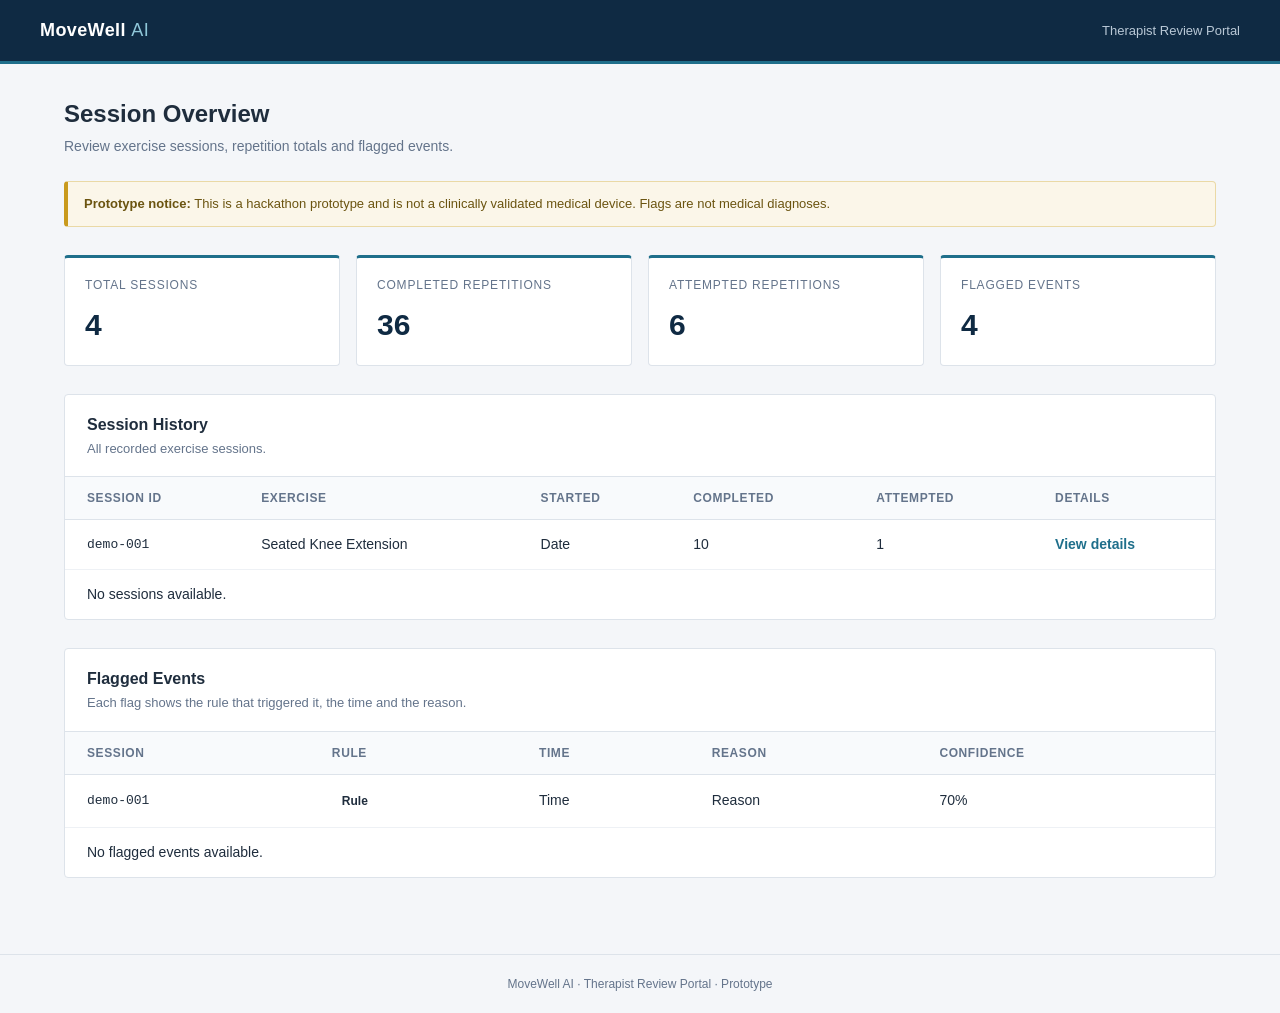
==== dashboard/src/main/resources/templates/dashboard.html @ 23294a8e "Fix session details page and update dashboard design" ====
<!DOCTYPE html>
<html lang="en" xmlns:th="http://www.thymeleaf.org">
<head>
    <meta charset="UTF-8">
    <meta name="viewport" content="width=device-width, initial-scale=1.0">
    <title>MoveWell AI | Therapist Dashboard</title>

    <style>
        :root {
            --navy: #0f2a43;
            --navy-light: #1b3d5d;
            --bg: #f4f6f9;
            --card: #ffffff;
            --border: #dde3ea;
            --text: #1f2d3d;
            --muted: #64748b;
            --accent: #1f6f8b;
        }

        * { box-sizing: border-box; }

        body {
            margin: 0;
            font-family: "Segoe UI", Roboto, Helvetica, Arial, sans-serif;
            background: var(--bg);
            color: var(--text);
            font-size: 14px;
            line-height: 1.5;
        }

        .topbar {
            background: var(--navy);
            color: #fff;
            padding: 0 40px;
            height: 64px;
            display: flex;
            align-items: center;
            justify-content: space-between;
            border-bottom: 3px solid var(--accent);
        }

        .brand { font-size: 18px; font-weight: 600; letter-spacing: 0.4px; }
        .brand span { color: #8fc7d9; font-weight: 400; }
        .topbar .role { font-size: 13px; color: #b9c8d6; }

        main { max-width: 1200px; margin: 0 auto; padding: 32px 24px 48px; }

        .page-head { margin-bottom: 24px; }
        .page-head h1 { margin: 0 0 4px; font-size: 24px; font-weight: 600; }
        .page-head p { margin: 0; color: var(--muted); }

        .notice {
            background: #fbf6e9;
            border: 1px solid #ead9a6;
            border-left: 4px solid #c99a1d;
            color: #6b5410;
            padding: 12px 16px;
            border-radius: 4px;
            margin-bottom: 28px;
            font-size: 13px;
        }

        .stats {
            display: grid;
            grid-template-columns: repeat(4, 1fr);
            gap: 16px;
            margin-bottom: 28px;
        }

        .stat {
            background: var(--card);
            border: 1px solid var(--border);
            border-top: 3px solid var(--accent);
            border-radius: 4px;
            padding: 18px 20px;
        }

        .stat .label {
            font-size: 12px;
            text-transform: uppercase;
            letter-spacing: 0.8px;
            color: var(--muted);
            margin-bottom: 8px;
        }

        .stat .value { font-size: 30px; font-weight: 600; color: var(--navy); }

        .panel {
            background: var(--card);
            border: 1px solid var(--border);
            border-radius: 4px;
            margin-bottom: 28px;
        }

        .panel-head { padding: 18px 22px; border-bottom: 1px solid var(--border); }
        .panel-head h2 { margin: 0 0 2px; font-size: 16px; font-weight: 600; }
        .panel-head p { margin: 0; color: var(--muted); font-size: 13px; }

        .table-wrap { overflow-x: auto; }

        table { width: 100%; border-collapse: collapse; }

        th {
            text-align: left;
            font-size: 12px;
            text-transform: uppercase;
            letter-spacing: 0.6px;
            color: var(--muted);
            background: #f8fafc;
            padding: 12px 22px;
            border-bottom: 1px solid var(--border);
            font-weight: 600;
        }

        td { padding: 14px 22px; border-bottom: 1px solid #eef1f5; }
        tr:last-child td { border-bottom: none; }
        tbody tr:hover { background: #fafbfd; }

        .mono { font-family: Consolas, "Courier New", monospace; font-size: 13px; }

        .link {
            color: var(--accent);
            text-decoration: none;
            font-weight: 600;
        }
        .link:hover { text-decoration: underline; }

        .badge {
            display: inline-block;
            padding: 3px 10px;
            border-radius: 3px;
            font-size: 12px;
            font-weight: 600;
            text-transform: capitalize;
        }
        .tag-hold_too_short { background: #fdf0d5; color: #7a5200; }
        .tag-movement_too_fast { background: #fde4e1; color: #8a2a1d; }
        .tag-tracking_lost { background: #e4eaf1; color: #3a4b5f; }

        footer {
            text-align: center;
            color: var(--muted);
            font-size: 12px;
            padding: 20px;
            border-top: 1px solid var(--border);
        }

        @media (max-width: 900px) {
            .stats { grid-template-columns: repeat(2, 1fr); }
            .topbar { padding: 0 20px; }
        }
        @media (max-width: 500px) {
            .stats { grid-template-columns: 1fr; }
        }
    </style>
</head>

<body>
<div class="topbar">
    <div class="brand">MoveWell <span>AI</span></div>
    <div class="role">Therapist Review Portal</div>
</div>

<main>
    <div class="page-head">
        <h1>Session Overview</h1>
        <p>Review exercise sessions, repetition totals and flagged events.</p>
    </div>

    <div class="notice">
        <strong>Prototype notice:</strong>
        This is a hackathon prototype and is not a clinically validated medical device.
        Flags are not medical diagnoses.
    </div>

    <section class="stats">
        <div class="stat">
            <div class="label">Total Sessions</div>
            <div class="value" th:text="${totalSessions}">4</div>
        </div>
        <div class="stat">
            <div class="label">Completed Repetitions</div>
            <div class="value" th:text="${totalReps}">36</div>
        </div>
        <div class="stat">
            <div class="label">Attempted Repetitions</div>
            <div class="value" th:text="${totalAttempts}">6</div>
        </div>
        <div class="stat">
            <div class="label">Flagged Events</div>
            <div class="value" th:text="${totalFlags}">4</div>
        </div>
    </section>

    <section class="panel">
        <div class="panel-head">
            <h2>Session History</h2>
            <p>All recorded exercise sessions.</p>
        </div>
        <div class="table-wrap">
            <table>
                <thead>
                    <tr>
                        <th>Session ID</th>
                        <th>Exercise</th>
                        <th>Started</th>
                        <th>Completed</th>
                        <th>Attempted</th>
                        <th>Details</th>
                    </tr>
                </thead>
                <tbody>
                    <tr th:each="s : ${sessions}">
                        <td class="mono" th:text="${s['session_id']}">demo-001</td>
                        <td th:text="${s['exercise_name']}">Seated Knee Extension</td>
                        <td th:text="${#strings.replace(s['started_at'],'T',' ')}">Date</td>
                        <td th:text="${s['rep_count']}">10</td>
                        <td th:text="${s['attempted_reps']}">1</td>
                        <td>
                            <a class="link" th:href="@{/sessions/{id}(id=${s['session_id']})}">View details</a>
                        </td>
                    </tr>
                    <tr th:if="${#lists.isEmpty(sessions)}">
                        <td colspan="6">No sessions available.</td>
                    </tr>
                </tbody>
            </table>
        </div>
    </section>

    <section class="panel">
        <div class="panel-head">
            <h2>Flagged Events</h2>
            <p>Each flag shows the rule that triggered it, the time and the reason.</p>
        </div>
        <div class="table-wrap">
            <table>
                <thead>
                    <tr>
                        <th>Session</th>
                        <th>Rule</th>
                        <th>Time</th>
                        <th>Reason</th>
                        <th>Confidence</th>
                    </tr>
                </thead>
                <tbody>
                    <tr th:each="f : ${flags}">
                        <td class="mono" th:text="${f['session_id']}">demo-001</td>
                        <td>
                            <span class="badge"
                                  th:classappend="${'tag-' + f['rule_id']}"
                                  th:text="${#strings.replace(f['rule_id'],'_',' ')}">rule</span>
                        </td>
                        <td th:text="${#strings.replace(f['timestamp'],'T',' ')}">Time</td>
                        <td th:text="${f['reason']}">Reason</td>
                        <td th:text="${#numbers.formatPercent(f['confidence'],1,0)}">70%</td>
                    </tr>
                    <tr th:if="${#lists.isEmpty(flags)}">
                        <td colspan="5">No flagged events available.</td>
                    </tr>
                </tbody>
            </table>
        </div>
    </section>
</main>

<footer>MoveWell AI &middot; Therapist Review Portal &middot; Prototype</footer>
</body>
</html>
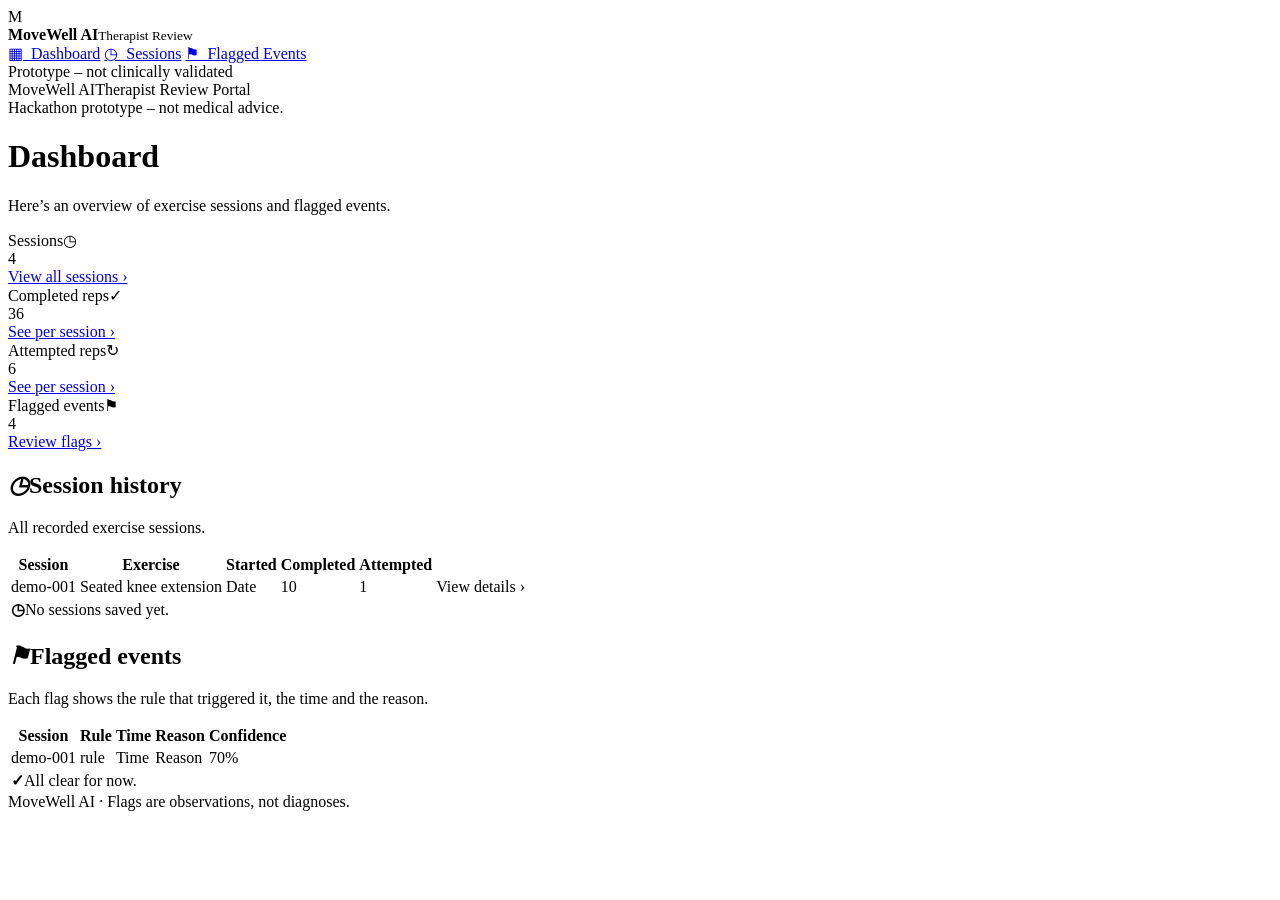
==== commit e13ea93e: "updated" ====
--- a/dashboard/src/main/resources/templates/dashboard.html
+++ b/dashboard/src/main/resources/templates/dashboard.html
@@ -1,270 +1,106 @@
 <!DOCTYPE html>
 <html lang="en" xmlns:th="http://www.thymeleaf.org">
 <head>
-    <meta charset="UTF-8">
-    <meta name="viewport" content="width=device-width, initial-scale=1.0">
-    <title>MoveWell AI | Therapist Dashboard</title>
+  <meta charset="UTF-8">
+  <meta name="viewport" content="width=device-width, initial-scale=1.0">
+  <title>MoveWell AI | Therapist Dashboard</title>
+  <link rel="stylesheet" th:href="@{/style.css}">
+</head>
+<body>
+<div class="app">
+  <aside class="sidebar">
+    <div class="logo"><div class="logo-mark">M</div><div><b>MoveWell AI</b><small>Therapist Review</small></div></div>
+    <nav class="nav">
+      <a href="/" class="active">▦ &nbsp;Dashboard</a>
+      <a href="/#sessions">◷ &nbsp;Sessions</a>
+      <a href="/#flags">⚑ &nbsp;Flagged Events</a>
+    </nav>
+    <div class="side-foot">Prototype – not clinically validated</div>
+  </aside>
 
-    <style>
-        :root {
-            --navy: #0f2a43;
-            --navy-light: #1b3d5d;
-            --bg: #f4f6f9;
-            --card: #ffffff;
-            --border: #dde3ea;
-            --text: #1f2d3d;
-            --muted: #64748b;
-            --accent: #1f6f8b;
-        }
+  <div class="content">
+    <header class="topbar"><span class="brand">MoveWell AI</span><span class="role">Therapist Review Portal</span></header>
+    <div class="banner">Hackathon prototype – not medical advice.</div>
 
-        * { box-sizing: border-box; }
+    <main>
+      <div class="page-head">
+        <h1>Dashboard</h1>
+        <p>Here’s an overview of exercise sessions and flagged events.</p>
+      </div>
 
-        body {
-            margin: 0;
-            font-family: "Segoe UI", Roboto, Helvetica, Arial, sans-serif;
-            background: var(--bg);
-            color: var(--text);
-            font-size: 14px;
-            line-height: 1.5;
-        }
-
-        .topbar {
-            background: var(--navy);
-            color: #fff;
-            padding: 0 40px;
-            height: 64px;
-            display: flex;
-            align-items: center;
-            justify-content: space-between;
-            border-bottom: 3px solid var(--accent);
-        }
-
-        .brand { font-size: 18px; font-weight: 600; letter-spacing: 0.4px; }
-        .brand span { color: #8fc7d9; font-weight: 400; }
-        .topbar .role { font-size: 13px; color: #b9c8d6; }
-
-        main { max-width: 1200px; margin: 0 auto; padding: 32px 24px 48px; }
-
-        .page-head { margin-bottom: 24px; }
-        .page-head h1 { margin: 0 0 4px; font-size: 24px; font-weight: 600; }
-        .page-head p { margin: 0; color: var(--muted); }
-
-        .notice {
-            background: #fbf6e9;
-            border: 1px solid #ead9a6;
-            border-left: 4px solid #c99a1d;
-            color: #6b5410;
-            padding: 12px 16px;
-            border-radius: 4px;
-            margin-bottom: 28px;
-            font-size: 13px;
-        }
-
-        .stats {
-            display: grid;
-            grid-template-columns: repeat(4, 1fr);
-            gap: 16px;
-            margin-bottom: 28px;
-        }
-
-        .stat {
-            background: var(--card);
-            border: 1px solid var(--border);
-            border-top: 3px solid var(--accent);
-            border-radius: 4px;
-            padding: 18px 20px;
-        }
-
-        .stat .label {
-            font-size: 12px;
-            text-transform: uppercase;
-            letter-spacing: 0.8px;
-            color: var(--muted);
-            margin-bottom: 8px;
-        }
-
-        .stat .value { font-size: 30px; font-weight: 600; color: var(--navy); }
-
-        .panel {
-            background: var(--card);
-            border: 1px solid var(--border);
-            border-radius: 4px;
-            margin-bottom: 28px;
-        }
-
-        .panel-head { padding: 18px 22px; border-bottom: 1px solid var(--border); }
-        .panel-head h2 { margin: 0 0 2px; font-size: 16px; font-weight: 600; }
-        .panel-head p { margin: 0; color: var(--muted); font-size: 13px; }
-
-        .table-wrap { overflow-x: auto; }
-
-        table { width: 100%; border-collapse: collapse; }
-
-        th {
-            text-align: left;
-            font-size: 12px;
-            text-transform: uppercase;
-            letter-spacing: 0.6px;
-            color: var(--muted);
-            background: #f8fafc;
-            padding: 12px 22px;
-            border-bottom: 1px solid var(--border);
-            font-weight: 600;
-        }
-
-        td { padding: 14px 22px; border-bottom: 1px solid #eef1f5; }
-        tr:last-child td { border-bottom: none; }
-        tbody tr:hover { background: #fafbfd; }
-
-        .mono { font-family: Consolas, "Courier New", monospace; font-size: 13px; }
-
-        .link {
-            color: var(--accent);
-            text-decoration: none;
-            font-weight: 600;
-        }
-        .link:hover { text-decoration: underline; }
-
-        .badge {
-            display: inline-block;
-            padding: 3px 10px;
-            border-radius: 3px;
-            font-size: 12px;
-            font-weight: 600;
-            text-transform: capitalize;
-        }
-        .tag-hold_too_short { background: #fdf0d5; color: #7a5200; }
-        .tag-movement_too_fast { background: #fde4e1; color: #8a2a1d; }
-        .tag-tracking_lost { background: #e4eaf1; color: #3a4b5f; }
-
-        footer {
-            text-align: center;
-            color: var(--muted);
-            font-size: 12px;
-            padding: 20px;
-            border-top: 1px solid var(--border);
-        }
-
-        @media (max-width: 900px) {
-            .stats { grid-template-columns: repeat(2, 1fr); }
-            .topbar { padding: 0 20px; }
-        }
-        @media (max-width: 500px) {
-            .stats { grid-template-columns: 1fr; }
-        }
-    </style>
-</head>
-
-<body>
-<div class="topbar">
-    <div class="brand">MoveWell <span>AI</span></div>
-    <div class="role">Therapist Review Portal</div>
-</div>
-
-<main>
-    <div class="page-head">
-        <h1>Session Overview</h1>
-        <p>Review exercise sessions, repetition totals and flagged events.</p>
-    </div>
-
-    <div class="notice">
-        <strong>Prototype notice:</strong>
-        This is a hackathon prototype and is not a clinically validated medical device.
-        Flags are not medical diagnoses.
-    </div>
-
-    <section class="stats">
+      <section class="stats">
         <div class="stat">
-            <div class="label">Total Sessions</div>
-            <div class="value" th:text="${totalSessions}">4</div>
+          <div class="stat-top"><span>Sessions</span><span class="chip green">◷</span></div>
+          <div class="num green" th:text="${totalSessions}">4</div>
+          <a class="stat-link" href="#sessions">View all sessions ›</a>
         </div>
         <div class="stat">
-            <div class="label">Completed Repetitions</div>
-            <div class="value" th:text="${totalReps}">36</div>
+          <div class="stat-top"><span>Completed reps</span><span class="chip blue">✓</span></div>
+          <div class="num blue" th:text="${totalReps}">36</div>
+          <a class="stat-link" href="#sessions">See per session ›</a>
         </div>
         <div class="stat">
-            <div class="label">Attempted Repetitions</div>
-            <div class="value" th:text="${totalAttempts}">6</div>
+          <div class="stat-top"><span>Attempted reps</span><span class="chip orange">↻</span></div>
+          <div class="num orange" th:text="${totalAttempts}">6</div>
+          <a class="stat-link" href="#sessions">See per session ›</a>
         </div>
         <div class="stat">
-            <div class="label">Flagged Events</div>
-            <div class="value" th:text="${totalFlags}">4</div>
+          <div class="stat-top"><span>Flagged events</span><span class="chip red">⚑</span></div>
+          <div class="num red" th:text="${totalFlags}">4</div>
+          <a class="stat-link" href="#flags">Review flags ›</a>
         </div>
-    </section>
+      </section>
 
-    <section class="panel">
-        <div class="panel-head">
-            <h2>Session History</h2>
-            <p>All recorded exercise sessions.</p>
+      <section class="panel" id="sessions">
+        <div class="panel-head"><h2><i>◷</i>Session history</h2><p>All recorded exercise sessions.</p></div>
+        <div class="table-wrap">
+          <table>
+            <thead>
+              <tr><th>Session</th><th>Exercise</th><th>Started</th><th>Completed</th><th>Attempted</th><th></th></tr>
+            </thead>
+            <tbody>
+              <tr th:each="s : ${sessions}">
+                <td class="mono" th:text="${s['session_id']}">demo-001</td>
+                <td th:text="${#strings.capitalizeWords(#strings.replace(s['exercise_name'],'_',' '))}">Seated knee extension</td>
+                <td th:text="${#strings.replace(s['started_at'],'T',' ')}">Date</td>
+                <td><span class="pill" th:text="${s['rep_count']}">10</span></td>
+                <td><span class="pill" th:text="${s['attempted_reps']}">1</span></td>
+                <td><a class="link" th:href="@{/sessions/{id}(id=${s['session_id']})}">View details ›</a></td>
+              </tr>
+              <tr th:if="${#lists.isEmpty(sessions)}">
+                <td colspan="6" class="empty"><b>◷</b>No sessions saved yet.</td>
+              </tr>
+            </tbody>
+          </table>
         </div>
+      </section>
+
+      <section class="panel" id="flags">
+        <div class="panel-head"><h2><i>⚑</i>Flagged events</h2><p>Each flag shows the rule that triggered it, the time and the reason.</p></div>
         <div class="table-wrap">
-            <table>
-                <thead>
-                    <tr>
-                        <th>Session ID</th>
-                        <th>Exercise</th>
-                        <th>Started</th>
-                        <th>Completed</th>
-                        <th>Attempted</th>
-                        <th>Details</th>
-                    </tr>
-                </thead>
-                <tbody>
-                    <tr th:each="s : ${sessions}">
-                        <td class="mono" th:text="${s['session_id']}">demo-001</td>
-                        <td th:text="${s['exercise_name']}">Seated Knee Extension</td>
-                        <td th:text="${#strings.replace(s['started_at'],'T',' ')}">Date</td>
-                        <td th:text="${s['rep_count']}">10</td>
-                        <td th:text="${s['attempted_reps']}">1</td>
-                        <td>
-                            <a class="link" th:href="@{/sessions/{id}(id=${s['session_id']})}">View details</a>
-                        </td>
-                    </tr>
-                    <tr th:if="${#lists.isEmpty(sessions)}">
-                        <td colspan="6">No sessions available.</td>
-                    </tr>
-                </tbody>
-            </table>
+          <table>
+            <thead>
+              <tr><th>Session</th><th>Rule</th><th>Time</th><th>Reason</th><th>Confidence</th></tr>
+            </thead>
+            <tbody>
+              <tr th:each="f : ${flags}">
+                <td class="mono" th:text="${f['session_id']}">demo-001</td>
+                <td><span class="badge" th:classappend="${'tag-' + f['rule_id']}" th:text="${#strings.replace(f['rule_id'],'_',' ')}">rule</span></td>
+                <td th:text="${#strings.replace(f['timestamp'],'T',' ')}">Time</td>
+                <td th:text="${f['reason']}">Reason</td>
+                <td th:text="${#numbers.formatPercent(f['confidence'],1,0)}">70%</td>
+              </tr>
+              <tr th:if="${#lists.isEmpty(flags)}">
+                <td colspan="5" class="empty"><b>✓</b>All clear for now.</td>
+              </tr>
+            </tbody>
+          </table>
         </div>
-    </section>
+      </section>
+    </main>
 
-    <section class="panel">
-        <div class="panel-head">
-            <h2>Flagged Events</h2>
-            <p>Each flag shows the rule that triggered it, the time and the reason.</p>
-        </div>
-        <div class="table-wrap">
-            <table>
-                <thead>
-                    <tr>
-                        <th>Session</th>
-                        <th>Rule</th>
-                        <th>Time</th>
-                        <th>Reason</th>
-                        <th>Confidence</th>
-                    </tr>
-                </thead>
-                <tbody>
-                    <tr th:each="f : ${flags}">
-                        <td class="mono" th:text="${f['session_id']}">demo-001</td>
-                        <td>
-                            <span class="badge"
-                                  th:classappend="${'tag-' + f['rule_id']}"
-                                  th:text="${#strings.replace(f['rule_id'],'_',' ')}">rule</span>
-                        </td>
-                        <td th:text="${#strings.replace(f['timestamp'],'T',' ')}">Time</td>
-                        <td th:text="${f['reason']}">Reason</td>
-                        <td th:text="${#numbers.formatPercent(f['confidence'],1,0)}">70%</td>
-                    </tr>
-                    <tr th:if="${#lists.isEmpty(flags)}">
-                        <td colspan="5">No flagged events available.</td>
-                    </tr>
-                </tbody>
-            </table>
-        </div>
-    </section>
-</main>
-
-<footer>MoveWell AI &middot; Therapist Review Portal &middot; Prototype</footer>
+    <footer>MoveWell AI · Flags are observations, not diagnoses.</footer>
+  </div>
+</div>
 </body>
 </html>
